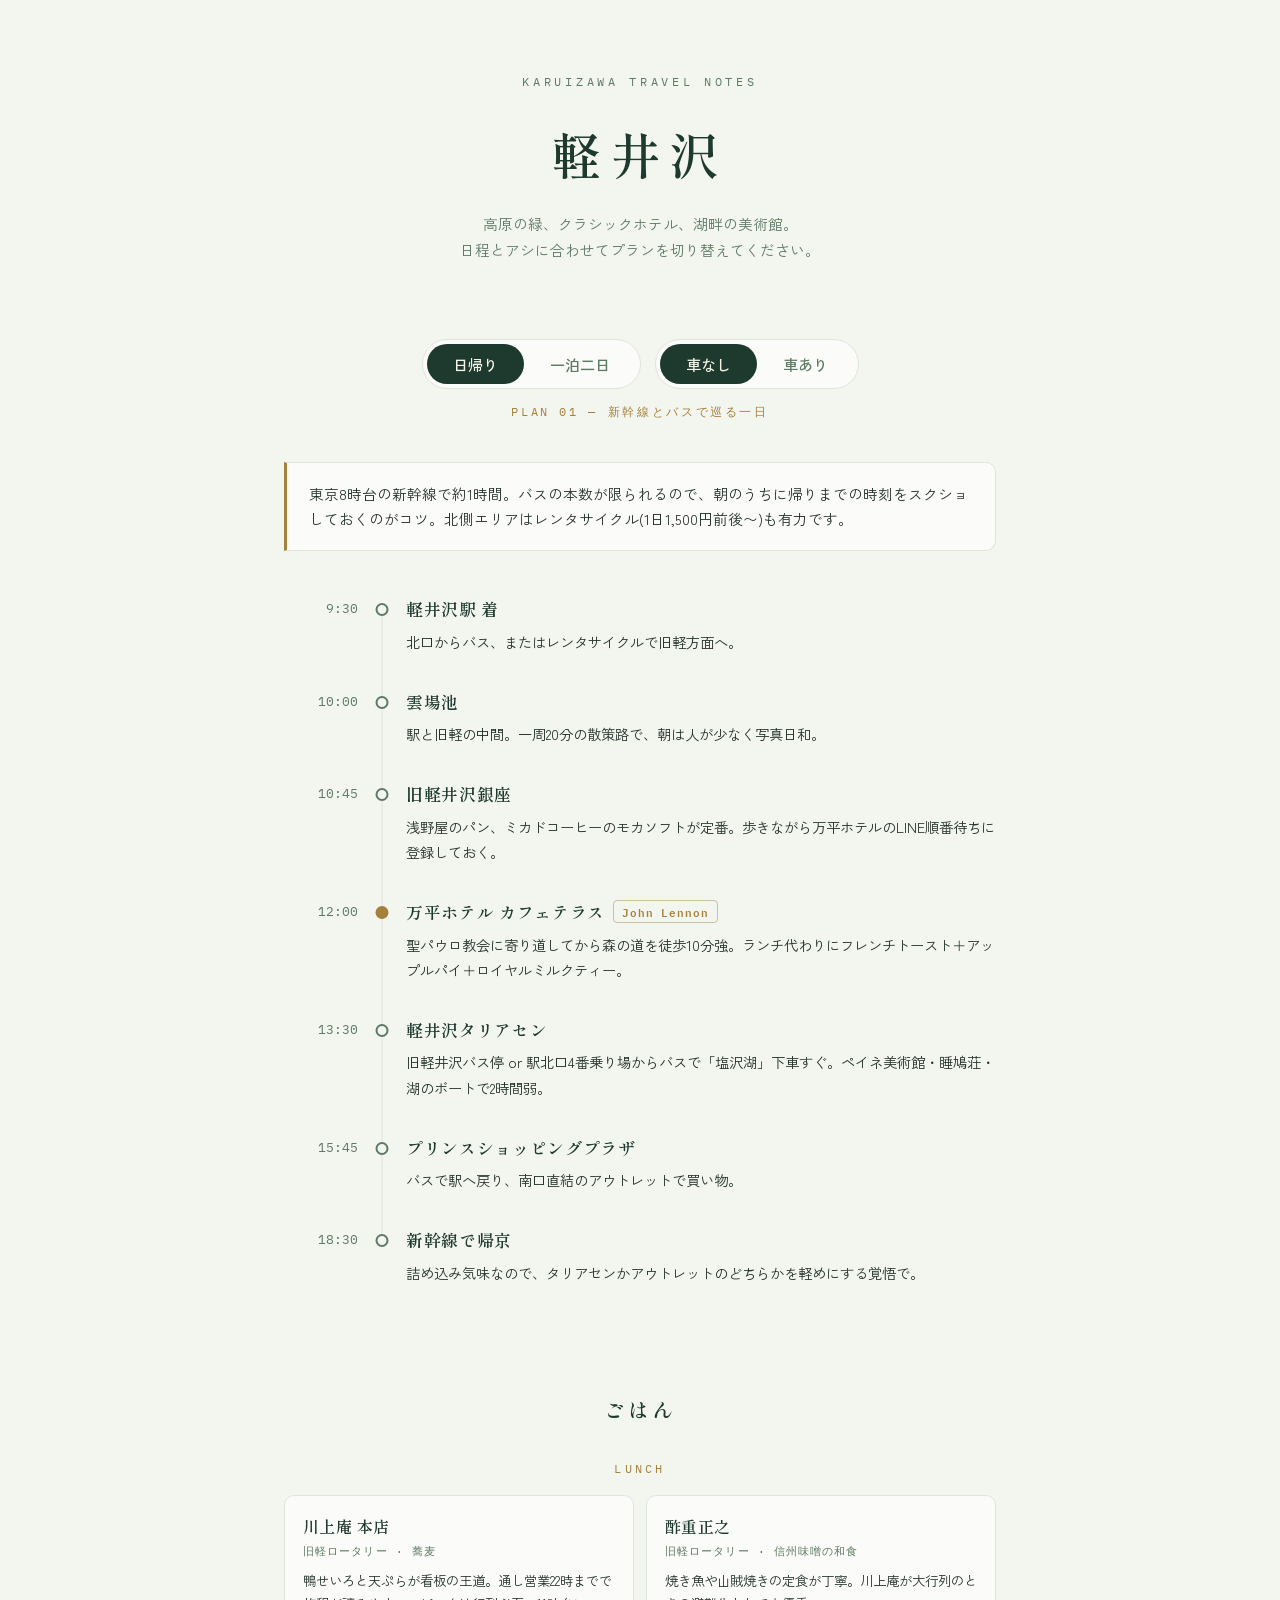
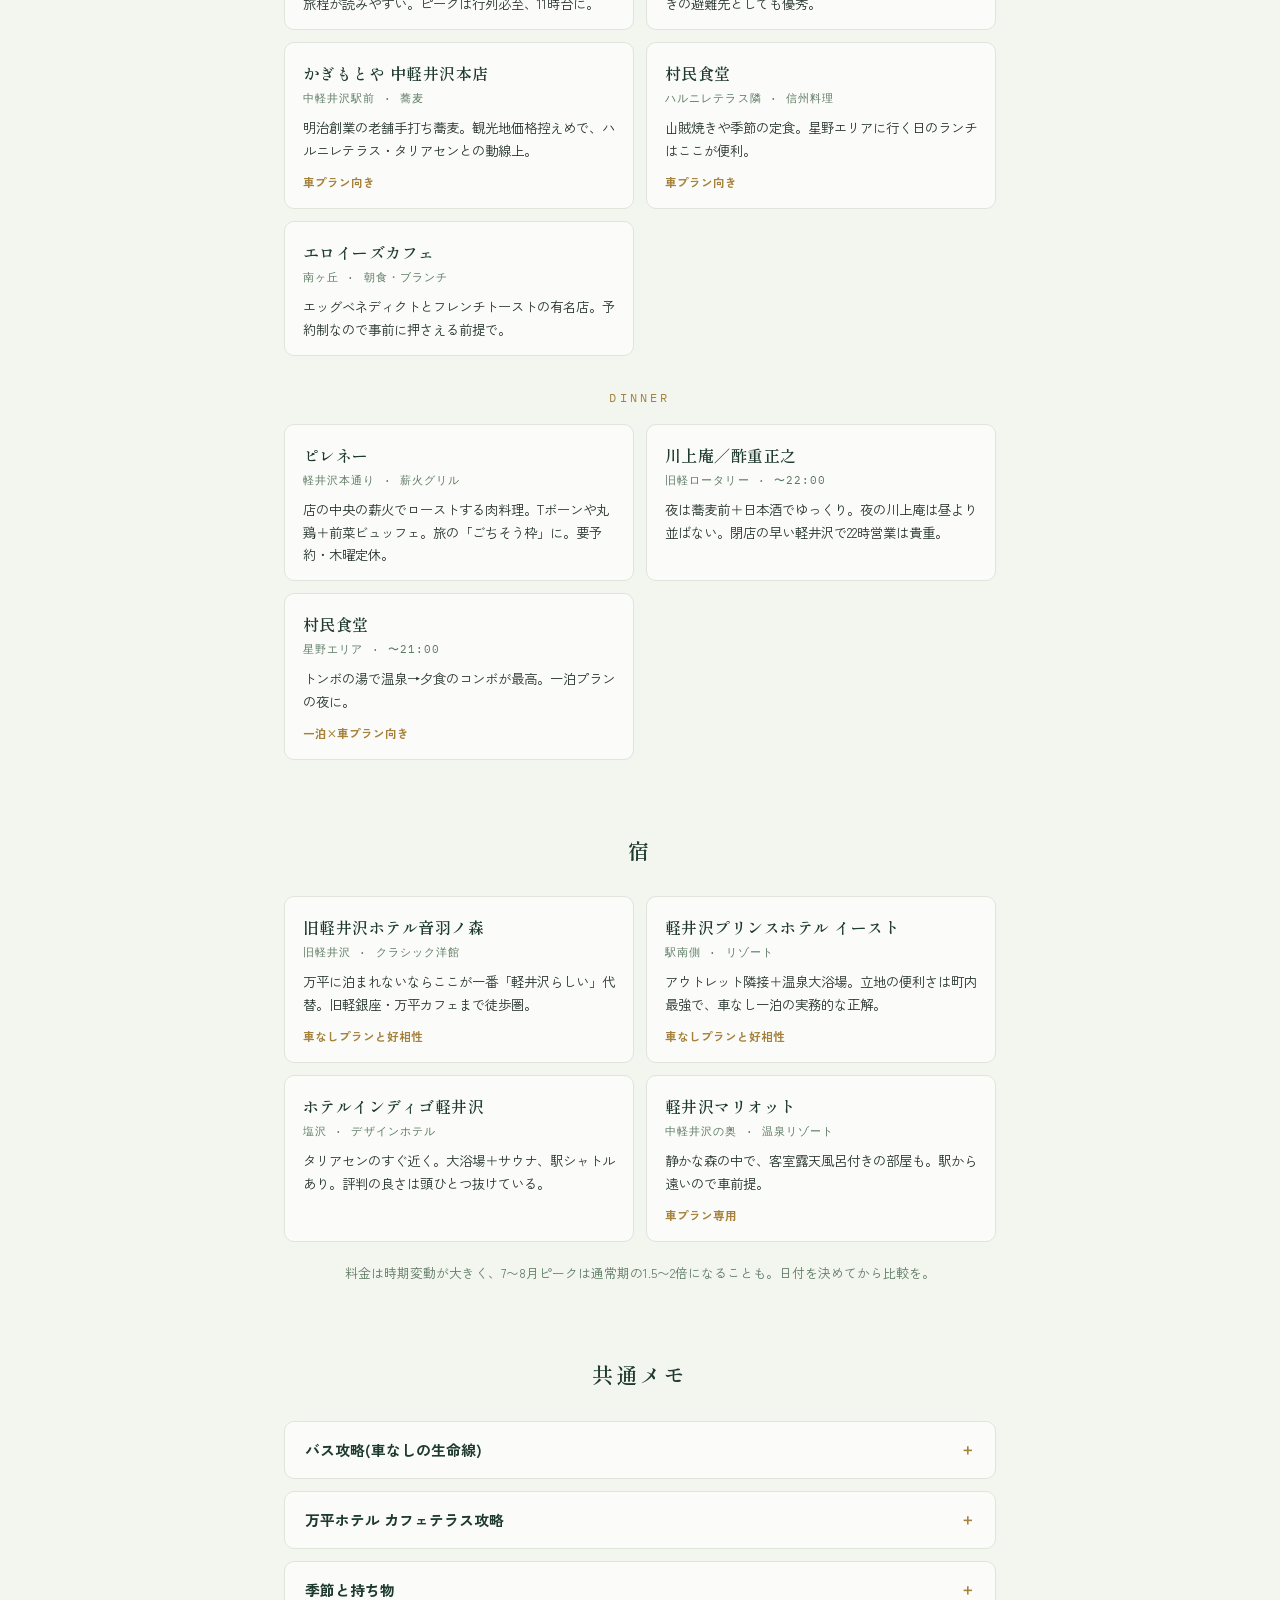
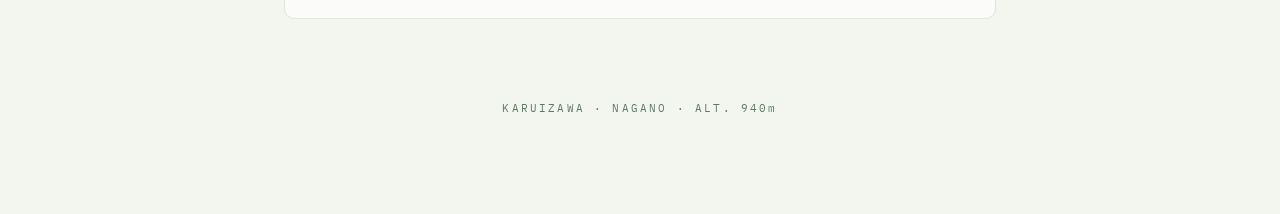
==== karuizawa-plan.html @ b14dbfdc "plan" ====
<!DOCTYPE html>
<html lang="ja">
<head>
<meta charset="UTF-8">
<meta name="viewport" content="width=device-width, initial-scale=1.0">
<meta name="robots" content="noindex, nofollow">
<title>軽井沢 観光プラン</title>
<link rel="preconnect" href="https://fonts.googleapis.com">
<link rel="preconnect" href="https://fonts.gstatic.com" crossorigin>
<link href="https://fonts.googleapis.com/css2?family=Shippori+Mincho:wght@500;600;700&family=Zen+Kaku+Gothic+New:wght@400;500;700&family=IBM+Plex+Mono:wght@400;500&display=swap" rel="stylesheet">
<style>
  :root{
    --forest:#1e3a2f;
    --ink:#26332c;
    --moss:#5d7a63;
    --brass:#a5813c;
    --paper:#f3f5ef;
    --card:#fbfcf9;
    --mist:#dfe5db;
    --font-display:"Shippori Mincho", serif;
    --font-body:"Zen Kaku Gothic New", sans-serif;
    --font-mono:"IBM Plex Mono", monospace;
  }
  *{margin:0;padding:0;box-sizing:border-box}
  html{scroll-behavior:smooth}
  body{
    font-family:var(--font-body);
    background:var(--paper);
    color:var(--ink);
    line-height:1.75;
    -webkit-font-smoothing:antialiased;
  }
  .wrap{max-width:760px;margin:0 auto;padding:0 24px 96px}

  /* ---------- header ---------- */
  header{padding:72px 0 40px;text-align:center}
  .eyebrow{
    font-family:var(--font-mono);
    font-size:.72rem;
    letter-spacing:.32em;
    color:var(--moss);
    text-transform:uppercase;
  }
  h1{
    font-family:var(--font-display);
    font-weight:600;
    font-size:clamp(2.2rem,6vw,3.1rem);
    letter-spacing:.18em;
    color:var(--forest);
    margin:.35em 0 .3em;
  }
  .lede{font-size:.92rem;color:var(--moss);max-width:34em;margin:0 auto}

  /* ---------- 2-axis selector ---------- */
  .selector{
    display:flex;
    flex-wrap:wrap;
    gap:14px;
    justify-content:center;
    margin:36px 0 12px;
  }
  .axis{
    display:flex;
    background:var(--card);
    border:1px solid var(--mist);
    border-radius:999px;
    padding:4px;
    position:relative;
  }
  .axis button{
    appearance:none;
    border:0;
    background:transparent;
    font-family:var(--font-body);
    font-size:.95rem;
    font-weight:500;
    color:var(--moss);
    padding:9px 26px;
    border-radius:999px;
    cursor:pointer;
    transition:color .25s ease, background-color .25s ease;
  }
  .axis button[aria-pressed="true"]{
    background:var(--forest);
    color:#f5f2e8;
  }
  .axis button:focus-visible{
    outline:2px solid var(--brass);
    outline-offset:2px;
  }
  .plan-name{
    text-align:center;
    font-family:var(--font-mono);
    font-size:.75rem;
    letter-spacing:.22em;
    color:var(--brass);
    margin-bottom:40px;
    min-height:1.4em;
  }

  /* ---------- plan panels ---------- */
  .panel{display:none;animation:rise .45s ease both}
  .panel.active{display:block}
  @keyframes rise{
    from{opacity:0;transform:translateY(10px)}
    to{opacity:1;transform:translateY(0)}
  }
  @media (prefers-reduced-motion: reduce){
    .panel{animation:none}
    html{scroll-behavior:auto}
  }

  .plan-intro{
    background:var(--card);
    border:1px solid var(--mist);
    border-left:3px solid var(--brass);
    border-radius:0 10px 10px 0;
    padding:18px 22px;
    font-size:.92rem;
    margin-bottom:44px;
  }

  .day-label{
    font-family:var(--font-display);
    font-size:1.15rem;
    font-weight:600;
    letter-spacing:.14em;
    color:var(--forest);
    margin:48px 0 24px;
    display:flex;
    align-items:center;
    gap:14px;
  }
  .day-label::after{content:"";flex:1;height:1px;background:var(--mist)}
  .day-label:first-of-type{margin-top:0}

  /* timeline */
  .timeline{list-style:none;position:relative;padding-left:0}
  .stop{
    display:grid;
    grid-template-columns:74px 20px 1fr;
    gap:0 14px;
    position:relative;
  }
  .stop .time{
    font-family:var(--font-mono);
    font-size:.8rem;
    color:var(--moss);
    text-align:right;
    padding-top:3px;
    white-space:nowrap;
  }
  .stop .node{position:relative}
  .stop .node::before{ /* line */
    content:"";
    position:absolute;
    left:50%;top:12px;bottom:-12px;
    width:1px;
    background:var(--mist);
    transform:translateX(-50%);
  }
  .stop:last-child .node::before{display:none}
  .stop .node::after{ /* dot */
    content:"";
    position:absolute;
    left:50%;top:8px;
    width:9px;height:9px;
    border-radius:50%;
    background:var(--paper);
    border:2px solid var(--moss);
    transform:translateX(-50%);
  }
  .stop.highlight .node::after{background:var(--brass);border-color:var(--brass)}
  .stop .body{padding-bottom:34px}
  .stop h3{
    font-family:var(--font-display);
    font-size:1.05rem;
    font-weight:600;
    color:var(--forest);
    letter-spacing:.04em;
  }
  .stop p{font-size:.9rem;margin-top:4px}
  .tag{
    display:inline-block;
    font-family:var(--font-mono);
    font-size:.68rem;
    letter-spacing:.08em;
    color:var(--brass);
    border:1px solid color-mix(in srgb, var(--brass) 45%, transparent);
    border-radius:4px;
    padding:1px 8px;
    margin-left:8px;
    vertical-align:2px;
    white-space:nowrap;
  }

  /* ---------- common notes ---------- */
  .notes{margin-top:72px}
  .notes-title{
    font-family:var(--font-display);
    font-size:1.3rem;
    font-weight:600;
    letter-spacing:.14em;
    color:var(--forest);
    text-align:center;
    margin-bottom:28px;
  }
  details{
    background:var(--card);
    border:1px solid var(--mist);
    border-radius:10px;
    margin-bottom:12px;
    overflow:hidden;
  }
  summary{
    cursor:pointer;
    padding:15px 20px;
    font-weight:700;
    font-size:.93rem;
    color:var(--forest);
    list-style:none;
    display:flex;
    justify-content:space-between;
    align-items:center;
  }
  summary::-webkit-details-marker{display:none}
  summary::after{
    content:"＋";
    font-family:var(--font-mono);
    color:var(--brass);
    transition:transform .25s ease;
  }
  details[open] summary::after{transform:rotate(45deg)}
  details .inner{padding:0 20px 18px;font-size:.88rem}
  details .inner p+p{margin-top:.7em}
  strong{color:var(--forest)}

  /* ---------- food & stay cards ---------- */
  .section-block{margin-top:72px}
  .sub-label{
    font-family:var(--font-mono);
    font-size:.72rem;
    letter-spacing:.28em;
    color:var(--brass);
    text-align:center;
    margin:32px 0 16px;
  }
  .grid{
    display:grid;
    grid-template-columns:repeat(auto-fill,minmax(230px,1fr));
    gap:12px;
  }
  .card{
    background:var(--card);
    border:1px solid var(--mist);
    border-radius:10px;
    padding:16px 18px 14px;
  }
  .card h3{
    font-family:var(--font-display);
    font-size:1rem;
    font-weight:600;
    color:var(--forest);
    letter-spacing:.03em;
  }
  .card .meta{
    font-family:var(--font-mono);
    font-size:.68rem;
    letter-spacing:.1em;
    color:var(--moss);
    display:block;
    margin:2px 0 8px;
  }
  .card p{font-size:.84rem;line-height:1.7}
  .card .fit{
    display:inline-block;
    margin-top:10px;
    font-size:.72rem;
    font-weight:700;
    color:var(--brass);
  }
  .price-note{
    text-align:center;
    font-size:.8rem;
    color:var(--moss);
    margin-top:20px;
  }

  footer{
    margin-top:80px;
    text-align:center;
    font-family:var(--font-mono);
    font-size:.68rem;
    letter-spacing:.2em;
    color:var(--moss);
  }

  @media (max-width:520px){
    .stop{grid-template-columns:58px 16px 1fr;gap:0 10px}
    .stop .time{font-size:.72rem}
    .axis button{padding:8px 18px;font-size:.88rem}
  }
</style>
</head>
<body>
<div class="wrap">

  <header>
    <p class="eyebrow">Karuizawa Travel Notes</p>
    <h1>軽井沢</h1>
    <p class="lede">高原の緑、クラシックホテル、湖畔の美術館。<br>日程とアシに合わせてプランを切り替えてください。</p>
  </header>

  <div class="selector" role="group" aria-label="プラン選択">
    <div class="axis" id="axis-duration">
      <button type="button" data-value="day" aria-pressed="true">日帰り</button>
      <button type="button" data-value="stay" aria-pressed="false">一泊二日</button>
    </div>
    <div class="axis" id="axis-transport">
      <button type="button" data-value="nocar" aria-pressed="true">車なし</button>
      <button type="button" data-value="car" aria-pressed="false">車あり</button>
    </div>
  </div>
  <p class="plan-name" id="plan-name" aria-live="polite">PLAN 01 — 新幹線とバスで巡る一日</p>

  <!-- ============ ① 日帰り × 車なし ============ -->
  <section class="panel active" id="panel-day-nocar">
    <p class="plan-intro">東京8時台の新幹線で約1時間。バスの本数が限られるので、朝のうちに帰りまでの時刻をスクショしておくのがコツ。北側エリアはレンタサイクル(1日1,500円前後〜)も有力です。</p>
    <ol class="timeline">
      <li class="stop"><span class="time">9:30</span><span class="node"></span>
        <div class="body"><h3>軽井沢駅 着</h3><p>北口からバス、またはレンタサイクルで旧軽方面へ。</p></div></li>
      <li class="stop"><span class="time">10:00</span><span class="node"></span>
        <div class="body"><h3>雲場池</h3><p>駅と旧軽の中間。一周20分の散策路で、朝は人が少なく写真日和。</p></div></li>
      <li class="stop"><span class="time">10:45</span><span class="node"></span>
        <div class="body"><h3>旧軽井沢銀座</h3><p>浅野屋のパン、ミカドコーヒーのモカソフトが定番。歩きながら万平ホテルのLINE順番待ちに登録しておく。</p></div></li>
      <li class="stop highlight"><span class="time">12:00</span><span class="node"></span>
        <div class="body"><h3>万平ホテル カフェテラス<span class="tag">John Lennon</span></h3><p>聖パウロ教会に寄り道してから森の道を徒歩10分強。ランチ代わりにフレンチトースト＋アップルパイ＋ロイヤルミルクティー。</p></div></li>
      <li class="stop"><span class="time">13:30</span><span class="node"></span>
        <div class="body"><h3>軽井沢タリアセン</h3><p>旧軽井沢バス停 or 駅北口4番乗り場からバスで「塩沢湖」下車すぐ。ペイネ美術館・睡鳩荘・湖のボートで2時間弱。</p></div></li>
      <li class="stop"><span class="time">15:45</span><span class="node"></span>
        <div class="body"><h3>プリンスショッピングプラザ</h3><p>バスで駅へ戻り、南口直結のアウトレットで買い物。</p></div></li>
      <li class="stop"><span class="time">18:30</span><span class="node"></span>
        <div class="body"><h3>新幹線で帰京</h3><p>詰め込み気味なので、タリアセンかアウトレットのどちらかを軽めにする覚悟で。</p></div></li>
    </ol>
  </section>

  <!-- ============ ② 日帰り × 車あり ============ -->
  <section class="panel" id="panel-day-car">
    <p class="plan-intro">都内から関越→上信越道で休憩込み2〜3時間。碓氷軽井沢ICに近い南側(タリアセン)から北上するのが渋滞回避の定石。混雑日の帰りは佐久IC経由で逃げる手も。</p>
    <ol class="timeline">
      <li class="stop"><span class="time">9:30</span><span class="node"></span>
        <div class="body"><h3>軽井沢タリアセン</h3><p>開園直後に到着(ICから車で約15分・駐車場500円)。塩沢湖畔を2時間ほど。</p></div></li>
      <li class="stop"><span class="time">12:00</span><span class="node"></span>
        <div class="body"><h3>ハルニレテラス</h3><p>車で15分。川沿いのウッドデッキでランチ。村民食堂や沢村ベーカリーが人気。</p></div></li>
      <li class="stop highlight"><span class="time">14:00</span><span class="node"></span>
        <div class="body"><h3>万平ホテル カフェテラス<span class="tag">John Lennon</span></h3><p>駐車場あり。ピーク時間帯なので、移動中にLINEの順番待ち登録を。</p></div></li>
      <li class="stop"><span class="time">15:00</span><span class="node"></span>
        <div class="body"><h3>旧軽井沢銀座</h3><p>旧軽ロータリー周辺の有料駐車場に停めて散策。</p></div></li>
      <li class="stop"><span class="time">16:30</span><span class="node"></span>
        <div class="body"><h3>プリンスショッピングプラザ</h3><p>夕方は駐車場も入りやすい。</p></div></li>
      <li class="stop"><span class="time">18:00</span><span class="node"></span>
        <div class="body"><h3>出発</h3><p>三連休などは碓氷軽井沢IC周辺が夕方渋滞。早め離脱が吉。</p></div></li>
    </ol>
  </section>

  <!-- ============ ③ 一泊 × 車なし ============ -->
  <section class="panel" id="panel-stay-nocar">
    <p class="plan-intro">せっかくなら万平ホテル泊が最高の選択。ジョン・レノンが家族と滞在したのはアルプス館128号室で、ロビー奥には彼が弾いたピアノが残る資料館も。予算を抑えるなら旧軽エリアや駅前の宿でも動線は同じです。</p>
    <h2 class="day-label">一日目 ─ 北側エリア</h2>
    <ol class="timeline">
      <li class="stop"><span class="time">11:30</span><span class="node"></span>
        <div class="body"><h3>軽井沢駅 着 → 荷物を宿へ</h3><p>万平ホテルなら「旧軽井沢」バス停から徒歩11分。</p></div></li>
      <li class="stop"><span class="time">12:30</span><span class="node"></span>
        <div class="body"><h3>雲場池 → 旧軽井沢銀座</h3><p>食べ歩きしつつ聖パウロカトリック教会へ寄り道。</p></div></li>
      <li class="stop highlight"><span class="time">15:30</span><span class="node"></span>
        <div class="body"><h3>チェックイン → カフェテラス<span class="tag">John Lennon</span></h3><p>夕方の空いてきた時間にゆっくりアップルパイとロイヤルミルクティー。</p></div></li>
      <li class="stop"><span class="time">18:30</span><span class="node"></span>
        <div class="body"><h3>ディナー</h3><p>万平のメインダイニングでフレンチ、または旧軽の川上庵(蕎麦)など。重厚なホテルバーで一杯締めるのも◎。</p></div></li>
    </ol>
    <h2 class="day-label">二日目 ─ 南側＋買い物</h2>
    <ol class="timeline">
      <li class="stop"><span class="time">9:00</span><span class="node"></span>
        <div class="body"><h3>軽井沢タリアセン</h3><p>朝食後、バスで開園に合わせて。午前の湖畔は静かで気持ちいい。</p></div></li>
      <li class="stop"><span class="time">13:00</span><span class="node"></span>
        <div class="body"><h3>プリンスショッピングプラザ</h3><p>荷物が増えるので買い物は最終日の最後が鉄則。</p></div></li>
      <li class="stop"><span class="time">17:00</span><span class="node"></span>
        <div class="body"><h3>新幹線で帰京</h3><p>お土産は駅構内でも補完できる。</p></div></li>
    </ol>
  </section>

  <!-- ============ ④ 一泊 × 車あり ============ -->
  <section class="panel" id="panel-stay-car">
    <p class="plan-intro">車があると行動半径が北へ大きく広がる二日間。宿は中軽井沢の温泉付き(トンボの湯周辺)や御代田・追分方面のリーズナブルな選択肢も視野に。</p>
    <h2 class="day-label">一日目 ─ 南から北へ</h2>
    <ol class="timeline">
      <li class="stop"><span class="time">9:30</span><span class="node"></span>
        <div class="body"><h3>軽井沢タリアセン</h3><p>碓氷軽井沢ICから約15分。午前中に湖畔と美術館を。</p></div></li>
      <li class="stop"><span class="time">12:00</span><span class="node"></span>
        <div class="body"><h3>ハルニレテラス</h3><p>星野エリアでランチ。川沿いのデッキ席が気持ちいい。</p></div></li>
      <li class="stop"><span class="time">14:00</span><span class="node"></span>
        <div class="body"><h3>白糸の滝</h3><p>車で15分北上。幅70mの水のカーテン。地下水由来なので雨後でも濁らない。余力があれば旧碓氷峠の見晴台で夕景も。</p></div></li>
      <li class="stop"><span class="time">17:00</span><span class="node"></span>
        <div class="body"><h3>宿へ</h3><p>中軽井沢の温泉宿ならトンボの湯で汗を流してから夕食。</p></div></li>
    </ol>
    <h2 class="day-label">二日目 ─ 定番を仕上げる</h2>
    <ol class="timeline">
      <li class="stop"><span class="time">8:30</span><span class="node"></span>
        <div class="body"><h3>雲場池</h3><p>朝の光がいちばんきれいな時間。近くのコインパーキングへ。</p></div></li>
      <li class="stop highlight"><span class="time">10:00</span><span class="node"></span>
        <div class="body"><h3>旧軽銀座 → 万平カフェテラス<span class="tag">John Lennon</span></h3><p>カフェは午前中に入るのがベスト。</p></div></li>
      <li class="stop"><span class="time">13:00</span><span class="node"></span>
        <div class="body"><h3>プリンスショッピングプラザ</h3><p>買い物はここでまとめて。</p></div></li>
      <li class="stop"><span class="time">15:30</span><span class="node"></span>
        <div class="body"><h3>出発</h3><p>渋滞が本格化する前(15〜16時)に高速へ。</p></div></li>
    </ol>
  </section>

  <!-- ============ food ============ -->
  <section class="section-block">
    <h2 class="notes-title">ごはん</h2>

    <p class="sub-label">LUNCH</p>
    <div class="grid">
      <div class="card">
        <h3>川上庵 本店</h3>
        <span class="meta">旧軽ロータリー · 蕎麦</span>
        <p>鴨せいろと天ぷらが看板の王道。通し営業22時までで旅程が読みやすい。ピークは行列必至、11時台に。</p>
      </div>
      <div class="card">
        <h3>酢重正之</h3>
        <span class="meta">旧軽ロータリー · 信州味噌の和食</span>
        <p>焼き魚や山賊焼きの定食が丁寧。川上庵が大行列のときの避難先としても優秀。</p>
      </div>
      <div class="card">
        <h3>かぎもとや 中軽井沢本店</h3>
        <span class="meta">中軽井沢駅前 · 蕎麦</span>
        <p>明治創業の老舗手打ち蕎麦。観光地価格控えめで、ハルニレテラス・タリアセンとの動線上。</p>
        <span class="fit">車プラン向き</span>
      </div>
      <div class="card">
        <h3>村民食堂</h3>
        <span class="meta">ハルニレテラス隣 · 信州料理</span>
        <p>山賊焼きや季節の定食。星野エリアに行く日のランチはここが便利。</p>
        <span class="fit">車プラン向き</span>
      </div>
      <div class="card">
        <h3>エロイーズカフェ</h3>
        <span class="meta">南ヶ丘 · 朝食・ブランチ</span>
        <p>エッグベネディクトとフレンチトーストの有名店。予約制なので事前に押さえる前提で。</p>
      </div>
    </div>

    <p class="sub-label">DINNER</p>
    <div class="grid">
      <div class="card">
        <h3>ピレネー</h3>
        <span class="meta">軽井沢本通り · 薪火グリル</span>
        <p>店の中央の薪火でローストする肉料理。Tボーンや丸鶏＋前菜ビュッフェ。旅の「ごちそう枠」に。要予約・木曜定休。</p>
      </div>
      <div class="card">
        <h3>川上庵／酢重正之</h3>
        <span class="meta">旧軽ロータリー · 〜22:00</span>
        <p>夜は蕎麦前＋日本酒でゆっくり。夜の川上庵は昼より並ばない。閉店の早い軽井沢で22時営業は貴重。</p>
      </div>
      <div class="card">
        <h3>村民食堂</h3>
        <span class="meta">星野エリア · 〜21:00</span>
        <p>トンボの湯で温泉→夕食のコンボが最高。一泊プランの夜に。</p>
        <span class="fit">一泊×車プラン向き</span>
      </div>
    </div>
  </section>

  <!-- ============ stay ============ -->
  <section class="section-block">
    <h2 class="notes-title">宿</h2>
    <div class="grid">
      <div class="card">
        <h3>旧軽井沢ホテル音羽ノ森</h3>
        <span class="meta">旧軽井沢 · クラシック洋館</span>
        <p>万平に泊まれないならここが一番「軽井沢らしい」代替。旧軽銀座・万平カフェまで徒歩圏。</p>
        <span class="fit">車なしプランと好相性</span>
      </div>
      <div class="card">
        <h3>軽井沢プリンスホテル イースト</h3>
        <span class="meta">駅南側 · リゾート</span>
        <p>アウトレット隣接＋温泉大浴場。立地の便利さは町内最強で、車なし一泊の実務的な正解。</p>
        <span class="fit">車なしプランと好相性</span>
      </div>
      <div class="card">
        <h3>ホテルインディゴ軽井沢</h3>
        <span class="meta">塩沢 · デザインホテル</span>
        <p>タリアセンのすぐ近く。大浴場＋サウナ、駅シャトルあり。評判の良さは頭ひとつ抜けている。</p>
      </div>
      <div class="card">
        <h3>軽井沢マリオット</h3>
        <span class="meta">中軽井沢の奥 · 温泉リゾート</span>
        <p>静かな森の中で、客室露天風呂付きの部屋も。駅から遠いので車前提。</p>
        <span class="fit">車プラン専用</span>
      </div>
    </div>
    <p class="price-note">料金は時期変動が大きく、7〜8月ピークは通常期の1.5〜2倍になることも。日付を決めてから比較を。</p>
  </section>

  <!-- ============ common notes ============ -->
  <section class="notes">
    <h2 class="notes-title">共通メモ</h2>
    <details>
      <summary>バス攻略(車なしの生命線)</summary>
      <div class="inner">
        <p><strong>旧軽井沢方面:</strong>駅北口からバス約4分「旧軽井沢」下車。町内循環バスは必ず<strong>内回り</strong>に乗ること(外回りだと約1時間かかる)。徒歩でも駅から25〜30分。</p>
        <p><strong>タリアセン方面:</strong>西武観光バスが北口4番乗り場から発車、「塩沢湖」下車徒歩1分・所要10〜15分。夏季は直行の「急行塩沢湖線」あり。循環バスなら大人100円だが約30分。<strong>本数が少ないので時刻表を必ず事前確認。</strong></p>
      </div>
    </details>
    <details>
      <summary>万平ホテル カフェテラス攻略</summary>
      <div class="inner">
        <p>営業9:30〜18:00、<strong>席の予約は不可</strong>。13〜17時のピークは入店待ちになりがち。LINE友達登録でホテル3km圏内から順番待ち登録ができるので、旧軽銀座を歩きながら登録しておくのが賢い。</p>
        <p>ジョン・レノンは1976〜79年に毎夏滞在。彼がレシピを教えたロイヤルミルクティーと、信州産紅玉のアップルパイが定番。</p>
      </div>
    </details>
    <details>
      <summary>季節と持ち物</summary>
      <div class="inner">
        <p>7月中旬〜はハイシーズン。週末の旧軽銀座とアウトレットはかなり混むので、日程が選べるなら平日が快適。</p>
        <p>標高約1,000mで夏でも朝晩は20℃を切ることがある。<strong>羽織りものを一枚。</strong>カメラ派なら雲場池の朝、万平ホテルの内装(赤絨毯とステンドグラス)、タリアセンの睡鳩荘が鉄板の被写体。</p>
      </div>
    </details>
  </section>

  <footer>KARUIZAWA · NAGANO · ALT. 940m</footer>
</div>

<script>
(function(){
  var state = { duration: "day", transport: "nocar" };
  var names = {
    "day-nocar":  "PLAN 01 — 新幹線とバスで巡る一日",
    "day-car":    "PLAN 02 — 南から北へ、ドライブ日帰り",
    "stay-nocar": "PLAN 03 — 万平ホテルに泊まる二日間",
    "stay-car":   "PLAN 04 — 白糸の滝まで足を伸ばす二日間"
  };

  function render(){
    var key = state.duration + "-" + state.transport;
    document.querySelectorAll(".panel").forEach(function(p){
      p.classList.toggle("active", p.id === "panel-" + key);
    });
    document.getElementById("plan-name").textContent = names[key];
  }

  function bindAxis(id, prop){
    var axis = document.getElementById(id);
    axis.querySelectorAll("button").forEach(function(btn){
      btn.addEventListener("click", function(){
        axis.querySelectorAll("button").forEach(function(b){
          b.setAttribute("aria-pressed", b === btn ? "true" : "false");
        });
        state[prop] = btn.dataset.value;
        render();
      });
    });
  }

  bindAxis("axis-duration", "duration");
  bindAxis("axis-transport", "transport");
})();
</script>
</body>
</html>
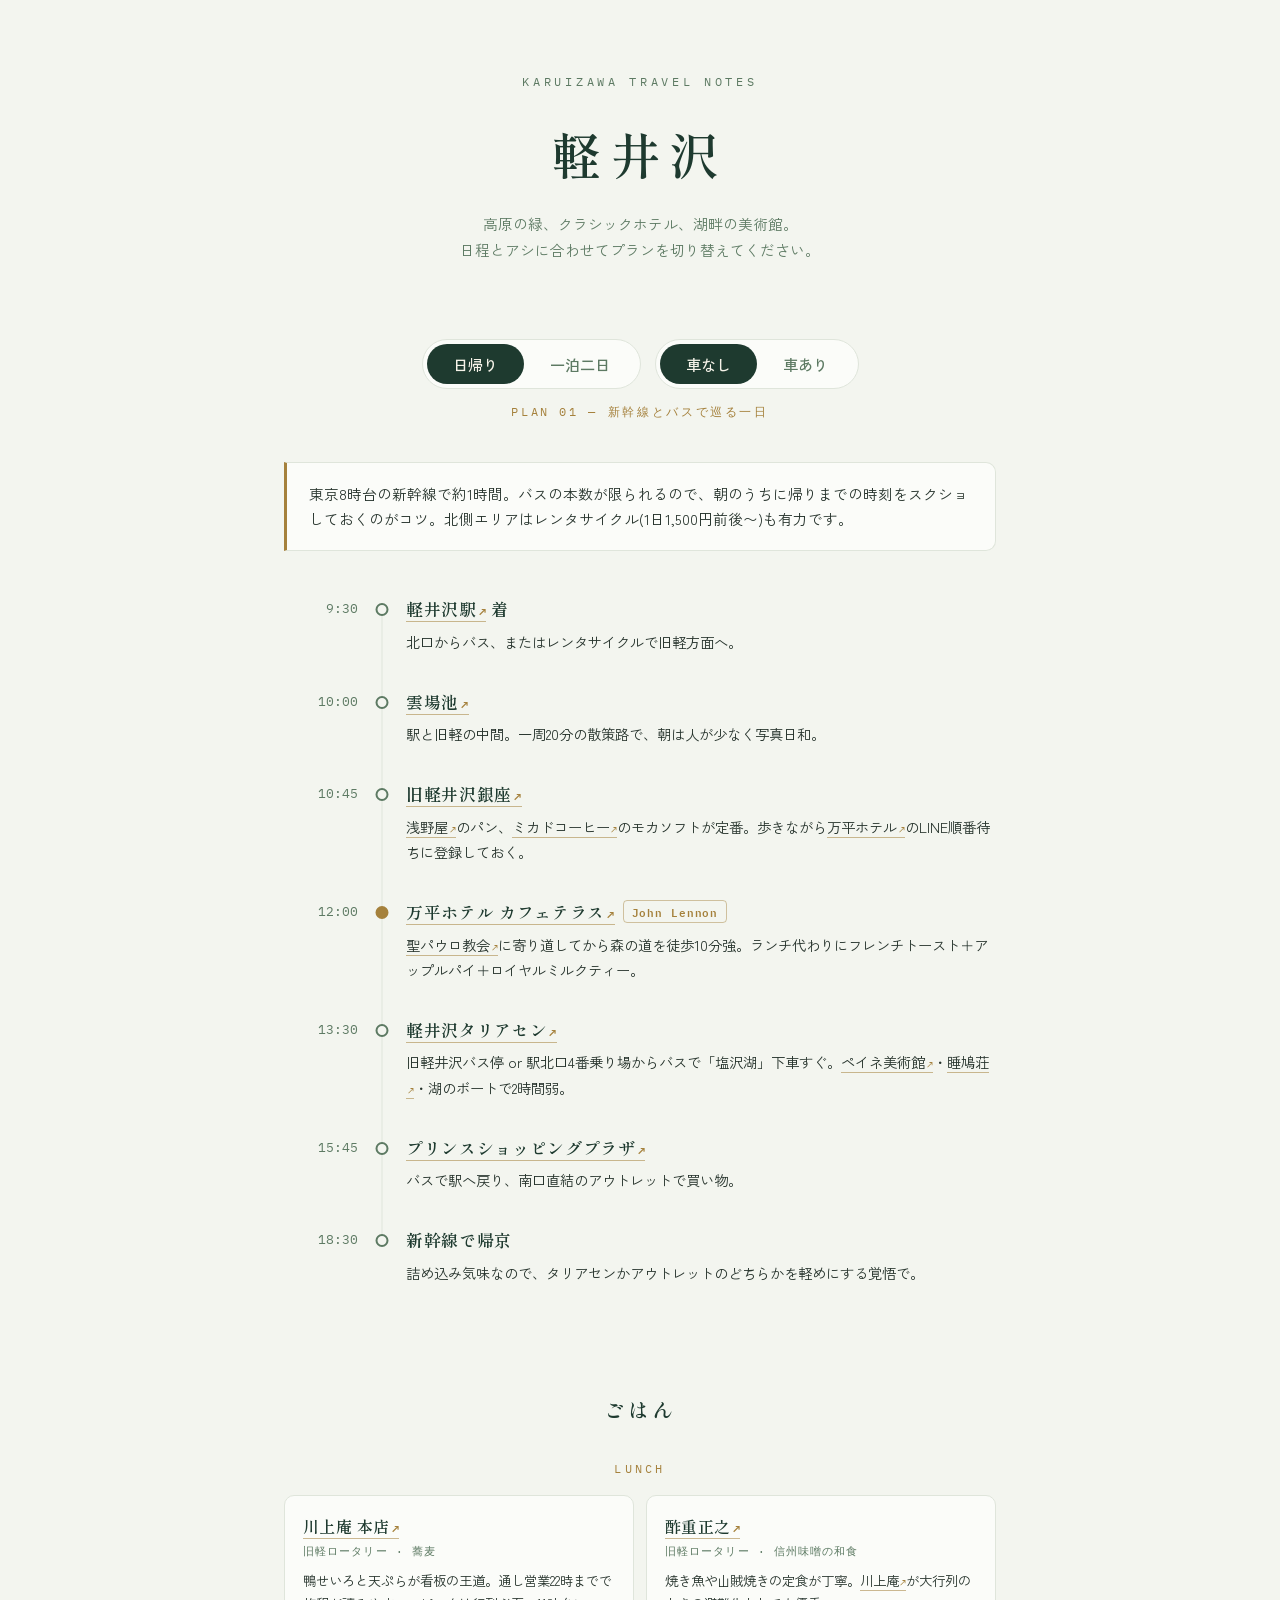
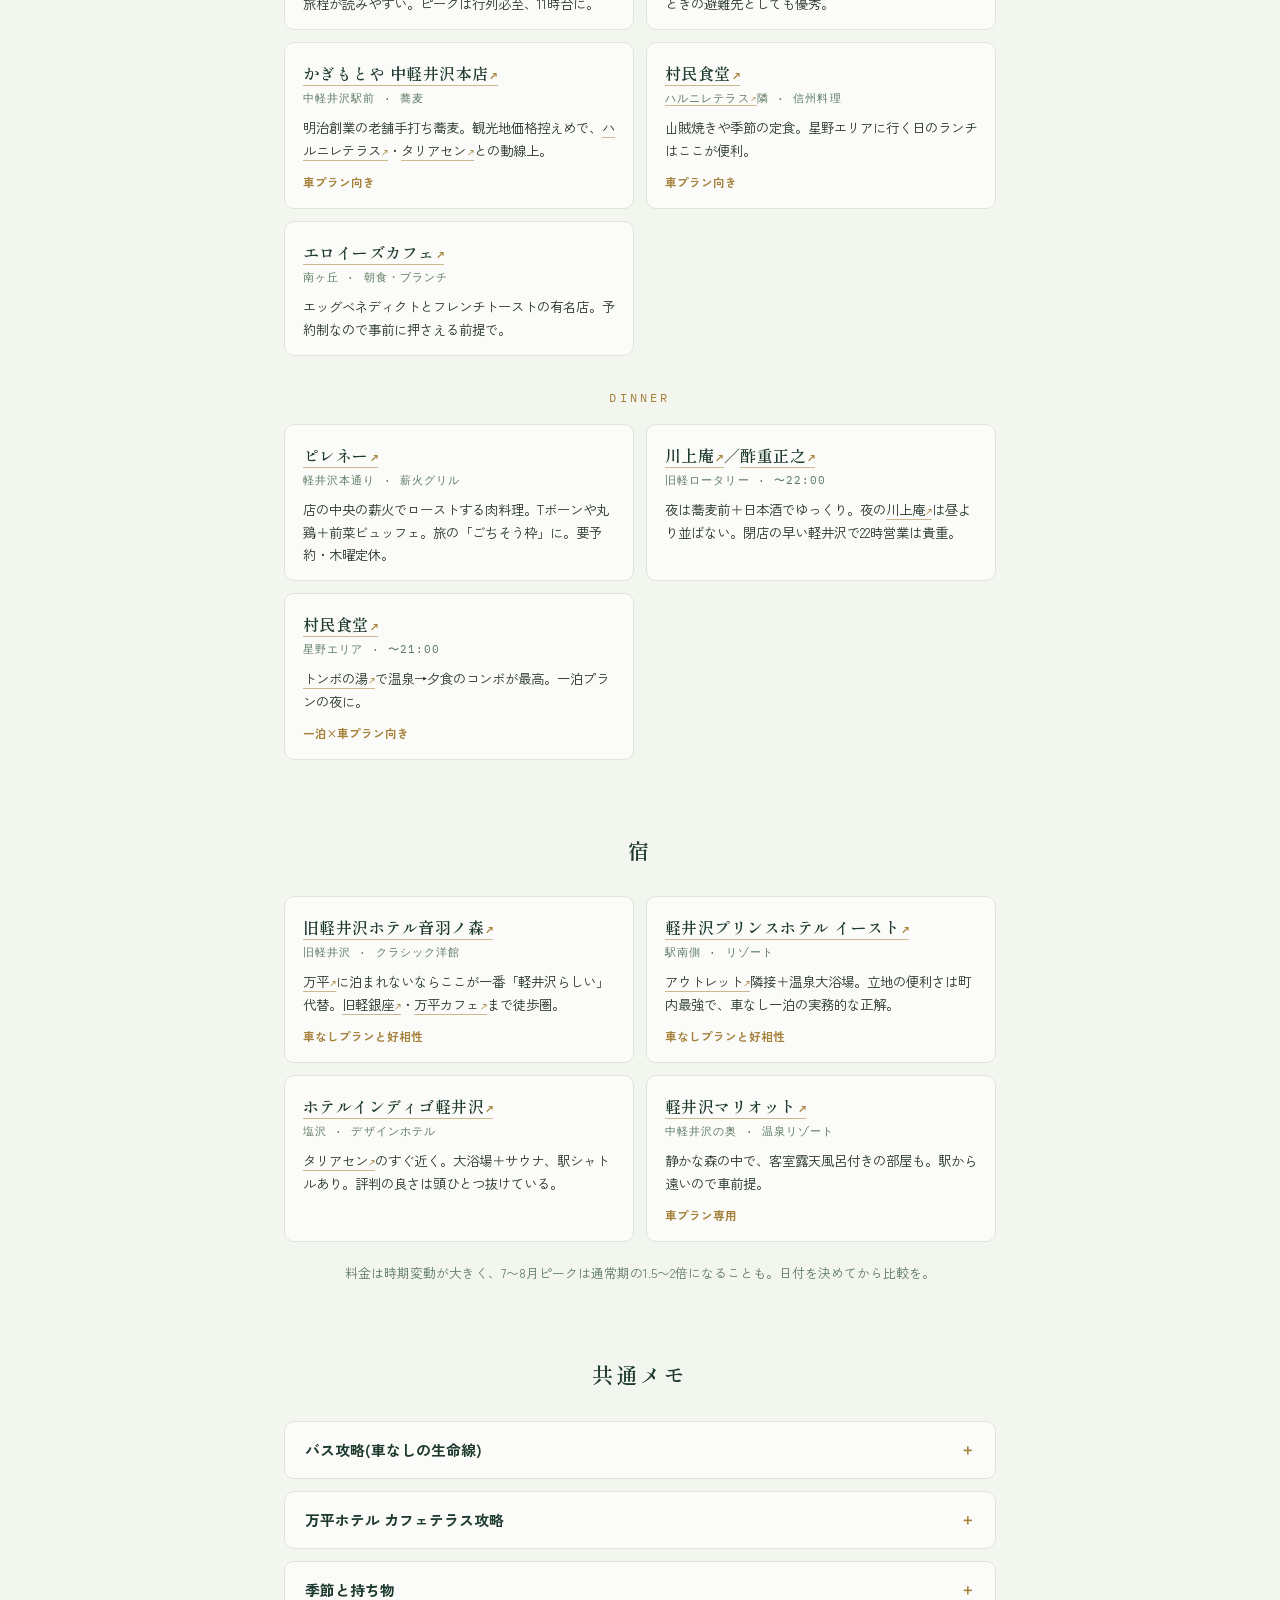
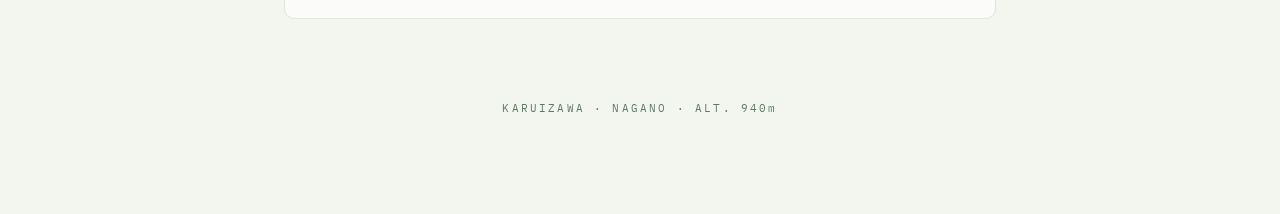
==== commit c5a63124: "new plan" ====
--- a/karuizawa-plan.html
+++ b/karuizawa-plan.html
@@ -151,6 +151,24 @@
     white-space:nowrap;
   }
   .stop .node{position:relative}
+  .maplink{
+    color:inherit;
+    text-decoration:none;
+    border-bottom:1px solid color-mix(in srgb, var(--brass) 55%, transparent);
+    transition:border-color .2s ease, color .2s ease;
+  }
+  .maplink:hover,
+  .maplink:focus-visible{
+    color:var(--brass);
+    border-bottom-color:var(--brass);
+  }
+  .maplink::after{
+    content:"↗";
+    font-family:var(--font-mono);
+    font-size:.72em;
+    margin-left:.15em;
+    color:var(--brass);
+  }
   .stop .node::before{ /* line */
     content:"";
     position:absolute;
@@ -328,17 +346,17 @@
     <p class="plan-intro">東京8時台の新幹線で約1時間。バスの本数が限られるので、朝のうちに帰りまでの時刻をスクショしておくのがコツ。北側エリアはレンタサイクル(1日1,500円前後〜)も有力です。</p>
     <ol class="timeline">
       <li class="stop"><span class="time">9:30</span><span class="node"></span>
-        <div class="body"><h3>軽井沢駅 着</h3><p>北口からバス、またはレンタサイクルで旧軽方面へ。</p></div></li>
+        <div class="body"><h3><a class="maplink" href="https://www.google.com/maps/search/?api=1&amp;query=%E8%BB%BD%E4%BA%95%E6%B2%A2%E9%A7%85" target="_blank" rel="noopener">軽井沢駅</a> 着</h3><p>北口からバス、またはレンタサイクルで旧軽方面へ。</p></div></li>
       <li class="stop"><span class="time">10:00</span><span class="node"></span>
-        <div class="body"><h3>雲場池</h3><p>駅と旧軽の中間。一周20分の散策路で、朝は人が少なく写真日和。</p></div></li>
+        <div class="body"><h3><a class="maplink" href="https://www.google.com/maps/search/?api=1&amp;query=%E9%9B%B2%E5%A0%B4%E6%B1%A0" target="_blank" rel="noopener">雲場池</a></h3><p>駅と旧軽の中間。一周20分の散策路で、朝は人が少なく写真日和。</p></div></li>
       <li class="stop"><span class="time">10:45</span><span class="node"></span>
-        <div class="body"><h3>旧軽井沢銀座</h3><p>浅野屋のパン、ミカドコーヒーのモカソフトが定番。歩きながら万平ホテルのLINE順番待ちに登録しておく。</p></div></li>
+        <div class="body"><h3><a class="maplink" href="https://www.google.com/maps/search/?api=1&amp;query=%E6%97%A7%E8%BB%BD%E4%BA%95%E6%B2%A2%E9%8A%80%E5%BA%A7" target="_blank" rel="noopener">旧軽井沢銀座</a></h3><p><a class="maplink" href="https://www.google.com/maps/search/?api=1&amp;query=%E6%B5%85%E9%87%8E%E5%B1%8B%20%E8%BB%BD%E4%BA%95%E6%B2%A2" target="_blank" rel="noopener">浅野屋</a>のパン、<a class="maplink" href="https://www.google.com/maps/search/?api=1&amp;query=%E3%83%9F%E3%82%AB%E3%83%89%E3%82%B3%E3%83%BC%E3%83%92%E3%83%BC%20%E8%BB%BD%E4%BA%95%E6%B2%A2" target="_blank" rel="noopener">ミカドコーヒー</a>のモカソフトが定番。歩きながら<a class="maplink" href="https://www.google.com/maps/search/?api=1&amp;query=%E4%B8%87%E5%B9%B3%E3%83%9B%E3%83%86%E3%83%AB%20%E3%82%AB%E3%83%95%E3%82%A7%E3%83%86%E3%83%A9%E3%82%B9" target="_blank" rel="noopener">万平ホテル</a>のLINE順番待ちに登録しておく。</p></div></li>
       <li class="stop highlight"><span class="time">12:00</span><span class="node"></span>
-        <div class="body"><h3>万平ホテル カフェテラス<span class="tag">John Lennon</span></h3><p>聖パウロ教会に寄り道してから森の道を徒歩10分強。ランチ代わりにフレンチトースト＋アップルパイ＋ロイヤルミルクティー。</p></div></li>
+        <div class="body"><h3><a class="maplink" href="https://www.google.com/maps/search/?api=1&amp;query=%E4%B8%87%E5%B9%B3%E3%83%9B%E3%83%86%E3%83%AB%20%E3%82%AB%E3%83%95%E3%82%A7%E3%83%86%E3%83%A9%E3%82%B9" target="_blank" rel="noopener">万平ホテル カフェテラス</a><span class="tag">John Lennon</span></h3><p><a class="maplink" href="https://www.google.com/maps/search/?api=1&amp;query=%E8%81%96%E3%83%91%E3%82%A6%E3%83%AD%E3%82%AB%E3%83%88%E3%83%AA%E3%83%83%E3%82%AF%E6%95%99%E4%BC%9A%20%E8%BB%BD%E4%BA%95%E6%B2%A2" target="_blank" rel="noopener">聖パウロ教会</a>に寄り道してから森の道を徒歩10分強。ランチ代わりにフレンチトースト＋アップルパイ＋ロイヤルミルクティー。</p></div></li>
       <li class="stop"><span class="time">13:30</span><span class="node"></span>
-        <div class="body"><h3>軽井沢タリアセン</h3><p>旧軽井沢バス停 or 駅北口4番乗り場からバスで「塩沢湖」下車すぐ。ペイネ美術館・睡鳩荘・湖のボートで2時間弱。</p></div></li>
+        <div class="body"><h3><a class="maplink" href="https://www.google.com/maps/search/?api=1&amp;query=%E8%BB%BD%E4%BA%95%E6%B2%A2%E3%82%BF%E3%83%AA%E3%82%A2%E3%82%BB%E3%83%B3" target="_blank" rel="noopener">軽井沢タリアセン</a></h3><p>旧軽井沢バス停 or 駅北口4番乗り場からバスで「塩沢湖」下車すぐ。<a class="maplink" href="https://www.google.com/maps/search/?api=1&amp;query=%E3%83%9A%E3%82%A4%E3%83%8D%E7%BE%8E%E8%A1%93%E9%A4%A8%20%E8%BB%BD%E4%BA%95%E6%B2%A2" target="_blank" rel="noopener">ペイネ美術館</a>・<a class="maplink" href="https://www.google.com/maps/search/?api=1&amp;query=%E7%9D%A1%E9%B3%A9%E8%8D%98%20%E8%BB%BD%E4%BA%95%E6%B2%A2%E3%82%BF%E3%83%AA%E3%82%A2%E3%82%BB%E3%83%B3" target="_blank" rel="noopener">睡鳩荘</a>・湖のボートで2時間弱。</p></div></li>
       <li class="stop"><span class="time">15:45</span><span class="node"></span>
-        <div class="body"><h3>プリンスショッピングプラザ</h3><p>バスで駅へ戻り、南口直結のアウトレットで買い物。</p></div></li>
+        <div class="body"><h3><a class="maplink" href="https://www.google.com/maps/search/?api=1&amp;query=%E8%BB%BD%E4%BA%95%E6%B2%A2%E3%83%BB%E3%83%97%E3%83%AA%E3%83%B3%E3%82%B9%E3%82%B7%E3%83%A7%E3%83%83%E3%83%94%E3%83%B3%E3%82%B0%E3%83%97%E3%83%A9%E3%82%B6" target="_blank" rel="noopener">プリンスショッピングプラザ</a></h3><p>バスで駅へ戻り、南口直結のアウトレットで買い物。</p></div></li>
       <li class="stop"><span class="time">18:30</span><span class="node"></span>
         <div class="body"><h3>新幹線で帰京</h3><p>詰め込み気味なので、タリアセンかアウトレットのどちらかを軽めにする覚悟で。</p></div></li>
     </ol>
@@ -349,15 +367,15 @@
     <p class="plan-intro">都内から関越→上信越道で休憩込み2〜3時間。碓氷軽井沢ICに近い南側(タリアセン)から北上するのが渋滞回避の定石。混雑日の帰りは佐久IC経由で逃げる手も。</p>
     <ol class="timeline">
       <li class="stop"><span class="time">9:30</span><span class="node"></span>
-        <div class="body"><h3>軽井沢タリアセン</h3><p>開園直後に到着(ICから車で約15分・駐車場500円)。塩沢湖畔を2時間ほど。</p></div></li>
+        <div class="body"><h3><a class="maplink" href="https://www.google.com/maps/search/?api=1&amp;query=%E8%BB%BD%E4%BA%95%E6%B2%A2%E3%82%BF%E3%83%AA%E3%82%A2%E3%82%BB%E3%83%B3" target="_blank" rel="noopener">軽井沢タリアセン</a></h3><p>開園直後に到着(ICから車で約15分・駐車場500円)。塩沢湖畔を2時間ほど。</p></div></li>
       <li class="stop"><span class="time">12:00</span><span class="node"></span>
-        <div class="body"><h3>ハルニレテラス</h3><p>車で15分。川沿いのウッドデッキでランチ。村民食堂や沢村ベーカリーが人気。</p></div></li>
+        <div class="body"><h3><a class="maplink" href="https://www.google.com/maps/search/?api=1&amp;query=%E3%83%8F%E3%83%AB%E3%83%8B%E3%83%AC%E3%83%86%E3%83%A9%E3%82%B9%20%E8%BB%BD%E4%BA%95%E6%B2%A2" target="_blank" rel="noopener">ハルニレテラス</a></h3><p>車で15分。川沿いのウッドデッキでランチ。<a class="maplink" href="https://www.google.com/maps/search/?api=1&amp;query=%E6%9D%91%E6%B0%91%E9%A3%9F%E5%A0%82%20%E8%BB%BD%E4%BA%95%E6%B2%A2" target="_blank" rel="noopener">村民食堂</a>や<a class="maplink" href="https://www.google.com/maps/search/?api=1&amp;query=%E3%83%99%E3%83%BC%E3%82%AB%E3%83%AA%E3%83%BC%E3%83%AC%E3%82%B9%E3%83%88%E3%83%A9%E3%83%B3%E6%B2%A2%E6%9D%91%20%E8%BB%BD%E4%BA%95%E6%B2%A2" target="_blank" rel="noopener">沢村ベーカリー</a>が人気。</p></div></li>
       <li class="stop highlight"><span class="time">14:00</span><span class="node"></span>
-        <div class="body"><h3>万平ホテル カフェテラス<span class="tag">John Lennon</span></h3><p>駐車場あり。ピーク時間帯なので、移動中にLINEの順番待ち登録を。</p></div></li>
+        <div class="body"><h3><a class="maplink" href="https://www.google.com/maps/search/?api=1&amp;query=%E4%B8%87%E5%B9%B3%E3%83%9B%E3%83%86%E3%83%AB%20%E3%82%AB%E3%83%95%E3%82%A7%E3%83%86%E3%83%A9%E3%82%B9" target="_blank" rel="noopener">万平ホテル カフェテラス</a><span class="tag">John Lennon</span></h3><p>駐車場あり。ピーク時間帯なので、移動中にLINEの順番待ち登録を。</p></div></li>
       <li class="stop"><span class="time">15:00</span><span class="node"></span>
-        <div class="body"><h3>旧軽井沢銀座</h3><p>旧軽ロータリー周辺の有料駐車場に停めて散策。</p></div></li>
+        <div class="body"><h3><a class="maplink" href="https://www.google.com/maps/search/?api=1&amp;query=%E6%97%A7%E8%BB%BD%E4%BA%95%E6%B2%A2%E9%8A%80%E5%BA%A7" target="_blank" rel="noopener">旧軽井沢銀座</a></h3><p>旧軽ロータリー周辺の有料駐車場に停めて散策。</p></div></li>
       <li class="stop"><span class="time">16:30</span><span class="node"></span>
-        <div class="body"><h3>プリンスショッピングプラザ</h3><p>夕方は駐車場も入りやすい。</p></div></li>
+        <div class="body"><h3><a class="maplink" href="https://www.google.com/maps/search/?api=1&amp;query=%E8%BB%BD%E4%BA%95%E6%B2%A2%E3%83%BB%E3%83%97%E3%83%AA%E3%83%B3%E3%82%B9%E3%82%B7%E3%83%A7%E3%83%83%E3%83%94%E3%83%B3%E3%82%B0%E3%83%97%E3%83%A9%E3%82%B6" target="_blank" rel="noopener">プリンスショッピングプラザ</a></h3><p>夕方は駐車場も入りやすい。</p></div></li>
       <li class="stop"><span class="time">18:00</span><span class="node"></span>
         <div class="body"><h3>出発</h3><p>三連休などは碓氷軽井沢IC周辺が夕方渋滞。早め離脱が吉。</p></div></li>
     </ol>
@@ -365,24 +383,24 @@
 
   <!-- ============ ③ 一泊 × 車なし ============ -->
   <section class="panel" id="panel-stay-nocar">
-    <p class="plan-intro">せっかくなら万平ホテル泊が最高の選択。ジョン・レノンが家族と滞在したのはアルプス館128号室で、ロビー奥には彼が弾いたピアノが残る資料館も。予算を抑えるなら旧軽エリアや駅前の宿でも動線は同じです。</p>
+    <p class="plan-intro">せっかくなら<a class="maplink" href="https://www.google.com/maps/search/?api=1&amp;query=%E4%B8%87%E5%B9%B3%E3%83%9B%E3%83%86%E3%83%AB%20%E3%82%AB%E3%83%95%E3%82%A7%E3%83%86%E3%83%A9%E3%82%B9" target="_blank" rel="noopener">万平ホテル</a>泊が最高の選択。ジョン・レノンが家族と滞在したのはアルプス館128号室で、ロビー奥には彼が弾いたピアノが残る資料館も。予算を抑えるなら旧軽エリアや駅前の宿でも動線は同じです。</p>
     <h2 class="day-label">一日目 ─ 北側エリア</h2>
     <ol class="timeline">
       <li class="stop"><span class="time">11:30</span><span class="node"></span>
-        <div class="body"><h3>軽井沢駅 着 → 荷物を宿へ</h3><p>万平ホテルなら「旧軽井沢」バス停から徒歩11分。</p></div></li>
+        <div class="body"><h3><a class="maplink" href="https://www.google.com/maps/search/?api=1&amp;query=%E8%BB%BD%E4%BA%95%E6%B2%A2%E9%A7%85" target="_blank" rel="noopener">軽井沢駅</a> 着 → 荷物を宿へ</h3><p><a class="maplink" href="https://www.google.com/maps/search/?api=1&amp;query=%E4%B8%87%E5%B9%B3%E3%83%9B%E3%83%86%E3%83%AB%20%E3%82%AB%E3%83%95%E3%82%A7%E3%83%86%E3%83%A9%E3%82%B9" target="_blank" rel="noopener">万平ホテル</a>なら「旧軽井沢」バス停から徒歩11分。</p></div></li>
       <li class="stop"><span class="time">12:30</span><span class="node"></span>
-        <div class="body"><h3>雲場池 → 旧軽井沢銀座</h3><p>食べ歩きしつつ聖パウロカトリック教会へ寄り道。</p></div></li>
+        <div class="body"><h3><a class="maplink" href="https://www.google.com/maps/search/?api=1&amp;query=%E9%9B%B2%E5%A0%B4%E6%B1%A0" target="_blank" rel="noopener">雲場池</a> → <a class="maplink" href="https://www.google.com/maps/search/?api=1&amp;query=%E6%97%A7%E8%BB%BD%E4%BA%95%E6%B2%A2%E9%8A%80%E5%BA%A7" target="_blank" rel="noopener">旧軽井沢銀座</a></h3><p>食べ歩きしつつ<a class="maplink" href="https://www.google.com/maps/search/?api=1&amp;query=%E8%81%96%E3%83%91%E3%82%A6%E3%83%AD%E3%82%AB%E3%83%88%E3%83%AA%E3%83%83%E3%82%AF%E6%95%99%E4%BC%9A%20%E8%BB%BD%E4%BA%95%E6%B2%A2" target="_blank" rel="noopener">聖パウロカトリック教会</a>へ寄り道。</p></div></li>
       <li class="stop highlight"><span class="time">15:30</span><span class="node"></span>
-        <div class="body"><h3>チェックイン → カフェテラス<span class="tag">John Lennon</span></h3><p>夕方の空いてきた時間にゆっくりアップルパイとロイヤルミルクティー。</p></div></li>
+        <div class="body"><h3>チェックイン → <a class="maplink" href="https://www.google.com/maps/search/?api=1&amp;query=%E4%B8%87%E5%B9%B3%E3%83%9B%E3%83%86%E3%83%AB%20%E3%82%AB%E3%83%95%E3%82%A7%E3%83%86%E3%83%A9%E3%82%B9" target="_blank" rel="noopener">カフェテラス</a><span class="tag">John Lennon</span></h3><p>夕方の空いてきた時間にゆっくりアップルパイとロイヤルミルクティー。</p></div></li>
       <li class="stop"><span class="time">18:30</span><span class="node"></span>
-        <div class="body"><h3>ディナー</h3><p>万平のメインダイニングでフレンチ、または旧軽の川上庵(蕎麦)など。重厚なホテルバーで一杯締めるのも◎。</p></div></li>
+        <div class="body"><h3>ディナー</h3><p><a class="maplink" href="https://www.google.com/maps/search/?api=1&amp;query=%E4%B8%87%E5%B9%B3%E3%83%9B%E3%83%86%E3%83%AB%20%E3%82%AB%E3%83%95%E3%82%A7%E3%83%86%E3%83%A9%E3%82%B9" target="_blank" rel="noopener">万平</a>のメインダイニングでフレンチ、または旧軽の<a class="maplink" href="https://www.google.com/maps/search/?api=1&amp;query=%E5%B7%9D%E4%B8%8A%E5%BA%B5%20%E8%BB%BD%E4%BA%95%E6%B2%A2" target="_blank" rel="noopener">川上庵</a>(蕎麦)など。重厚なホテルバーで一杯締めるのも◎。</p></div></li>
     </ol>
     <h2 class="day-label">二日目 ─ 南側＋買い物</h2>
     <ol class="timeline">
       <li class="stop"><span class="time">9:00</span><span class="node"></span>
-        <div class="body"><h3>軽井沢タリアセン</h3><p>朝食後、バスで開園に合わせて。午前の湖畔は静かで気持ちいい。</p></div></li>
+        <div class="body"><h3><a class="maplink" href="https://www.google.com/maps/search/?api=1&amp;query=%E8%BB%BD%E4%BA%95%E6%B2%A2%E3%82%BF%E3%83%AA%E3%82%A2%E3%82%BB%E3%83%B3" target="_blank" rel="noopener">軽井沢タリアセン</a></h3><p>朝食後、バスで開園に合わせて。午前の湖畔は静かで気持ちいい。</p></div></li>
       <li class="stop"><span class="time">13:00</span><span class="node"></span>
-        <div class="body"><h3>プリンスショッピングプラザ</h3><p>荷物が増えるので買い物は最終日の最後が鉄則。</p></div></li>
+        <div class="body"><h3><a class="maplink" href="https://www.google.com/maps/search/?api=1&amp;query=%E8%BB%BD%E4%BA%95%E6%B2%A2%E3%83%BB%E3%83%97%E3%83%AA%E3%83%B3%E3%82%B9%E3%82%B7%E3%83%A7%E3%83%83%E3%83%94%E3%83%B3%E3%82%B0%E3%83%97%E3%83%A9%E3%82%B6" target="_blank" rel="noopener">プリンスショッピングプラザ</a></h3><p>荷物が増えるので買い物は最終日の最後が鉄則。</p></div></li>
       <li class="stop"><span class="time">17:00</span><span class="node"></span>
         <div class="body"><h3>新幹線で帰京</h3><p>お土産は駅構内でも補完できる。</p></div></li>
     </ol>
@@ -390,26 +408,26 @@
 
   <!-- ============ ④ 一泊 × 車あり ============ -->
   <section class="panel" id="panel-stay-car">
-    <p class="plan-intro">車があると行動半径が北へ大きく広がる二日間。宿は中軽井沢の温泉付き(トンボの湯周辺)や御代田・追分方面のリーズナブルな選択肢も視野に。</p>
+    <p class="plan-intro">車があると行動半径が北へ大きく広がる二日間。宿は中軽井沢の温泉付き(<a class="maplink" href="https://www.google.com/maps/search/?api=1&amp;query=%E3%81%A8%E3%82%93%E3%81%BC%E3%81%AE%E6%B9%AF%20%E6%98%9F%E9%87%8E%E6%B8%A9%E6%B3%89" target="_blank" rel="noopener">トンボの湯</a>周辺)や御代田・追分方面のリーズナブルな選択肢も視野に。</p>
     <h2 class="day-label">一日目 ─ 南から北へ</h2>
     <ol class="timeline">
       <li class="stop"><span class="time">9:30</span><span class="node"></span>
-        <div class="body"><h3>軽井沢タリアセン</h3><p>碓氷軽井沢ICから約15分。午前中に湖畔と美術館を。</p></div></li>
+        <div class="body"><h3><a class="maplink" href="https://www.google.com/maps/search/?api=1&amp;query=%E8%BB%BD%E4%BA%95%E6%B2%A2%E3%82%BF%E3%83%AA%E3%82%A2%E3%82%BB%E3%83%B3" target="_blank" rel="noopener">軽井沢タリアセン</a></h3><p>碓氷軽井沢ICから約15分。午前中に湖畔と美術館を。</p></div></li>
       <li class="stop"><span class="time">12:00</span><span class="node"></span>
-        <div class="body"><h3>ハルニレテラス</h3><p>星野エリアでランチ。川沿いのデッキ席が気持ちいい。</p></div></li>
+        <div class="body"><h3><a class="maplink" href="https://www.google.com/maps/search/?api=1&amp;query=%E3%83%8F%E3%83%AB%E3%83%8B%E3%83%AC%E3%83%86%E3%83%A9%E3%82%B9%20%E8%BB%BD%E4%BA%95%E6%B2%A2" target="_blank" rel="noopener">ハルニレテラス</a></h3><p>星野エリアでランチ。川沿いのデッキ席が気持ちいい。</p></div></li>
       <li class="stop"><span class="time">14:00</span><span class="node"></span>
-        <div class="body"><h3>白糸の滝</h3><p>車で15分北上。幅70mの水のカーテン。地下水由来なので雨後でも濁らない。余力があれば旧碓氷峠の見晴台で夕景も。</p></div></li>
+        <div class="body"><h3><a class="maplink" href="https://www.google.com/maps/search/?api=1&amp;query=%E7%99%BD%E7%B3%B8%E3%81%AE%E6%BB%9D%20%E8%BB%BD%E4%BA%95%E6%B2%A2" target="_blank" rel="noopener">白糸の滝</a></h3><p>車で15分北上。幅70mの水のカーテン。地下水由来なので雨後でも濁らない。余力があれば<a class="maplink" href="https://www.google.com/maps/search/?api=1&amp;query=%E6%97%A7%E7%A2%93%E6%B0%B7%E5%B3%A0%E8%A6%8B%E6%99%B4%E5%8F%B0" target="_blank" rel="noopener">旧碓氷峠の見晴台</a>で夕景も。</p></div></li>
       <li class="stop"><span class="time">17:00</span><span class="node"></span>
-        <div class="body"><h3>宿へ</h3><p>中軽井沢の温泉宿ならトンボの湯で汗を流してから夕食。</p></div></li>
+        <div class="body"><h3>宿へ</h3><p>中軽井沢の温泉宿なら<a class="maplink" href="https://www.google.com/maps/search/?api=1&amp;query=%E3%81%A8%E3%82%93%E3%81%BC%E3%81%AE%E6%B9%AF%20%E6%98%9F%E9%87%8E%E6%B8%A9%E6%B3%89" target="_blank" rel="noopener">トンボの湯</a>で汗を流してから夕食。</p></div></li>
     </ol>
     <h2 class="day-label">二日目 ─ 定番を仕上げる</h2>
     <ol class="timeline">
       <li class="stop"><span class="time">8:30</span><span class="node"></span>
-        <div class="body"><h3>雲場池</h3><p>朝の光がいちばんきれいな時間。近くのコインパーキングへ。</p></div></li>
+        <div class="body"><h3><a class="maplink" href="https://www.google.com/maps/search/?api=1&amp;query=%E9%9B%B2%E5%A0%B4%E6%B1%A0" target="_blank" rel="noopener">雲場池</a></h3><p>朝の光がいちばんきれいな時間。近くのコインパーキングへ。</p></div></li>
       <li class="stop highlight"><span class="time">10:00</span><span class="node"></span>
-        <div class="body"><h3>旧軽銀座 → 万平カフェテラス<span class="tag">John Lennon</span></h3><p>カフェは午前中に入るのがベスト。</p></div></li>
+        <div class="body"><h3><a class="maplink" href="https://www.google.com/maps/search/?api=1&amp;query=%E6%97%A7%E8%BB%BD%E4%BA%95%E6%B2%A2%E9%8A%80%E5%BA%A7" target="_blank" rel="noopener">旧軽銀座</a> → <a class="maplink" href="https://www.google.com/maps/search/?api=1&amp;query=%E4%B8%87%E5%B9%B3%E3%83%9B%E3%83%86%E3%83%AB%20%E3%82%AB%E3%83%95%E3%82%A7%E3%83%86%E3%83%A9%E3%82%B9" target="_blank" rel="noopener">万平カフェテラス</a><span class="tag">John Lennon</span></h3><p>カフェは午前中に入るのがベスト。</p></div></li>
       <li class="stop"><span class="time">13:00</span><span class="node"></span>
-        <div class="body"><h3>プリンスショッピングプラザ</h3><p>買い物はここでまとめて。</p></div></li>
+        <div class="body"><h3><a class="maplink" href="https://www.google.com/maps/search/?api=1&amp;query=%E8%BB%BD%E4%BA%95%E6%B2%A2%E3%83%BB%E3%83%97%E3%83%AA%E3%83%B3%E3%82%B9%E3%82%B7%E3%83%A7%E3%83%83%E3%83%94%E3%83%B3%E3%82%B0%E3%83%97%E3%83%A9%E3%82%B6" target="_blank" rel="noopener">プリンスショッピングプラザ</a></h3><p>買い物はここでまとめて。</p></div></li>
       <li class="stop"><span class="time">15:30</span><span class="node"></span>
         <div class="body"><h3>出発</h3><p>渋滞が本格化する前(15〜16時)に高速へ。</p></div></li>
     </ol>
@@ -422,29 +440,29 @@
     <p class="sub-label">LUNCH</p>
     <div class="grid">
       <div class="card">
-        <h3>川上庵 本店</h3>
+        <h3><a class="maplink" href="https://www.google.com/maps/search/?api=1&amp;query=%E5%B7%9D%E4%B8%8A%E5%BA%B5%20%E8%BB%BD%E4%BA%95%E6%B2%A2" target="_blank" rel="noopener">川上庵 本店</a></h3>
         <span class="meta">旧軽ロータリー · 蕎麦</span>
         <p>鴨せいろと天ぷらが看板の王道。通し営業22時までで旅程が読みやすい。ピークは行列必至、11時台に。</p>
       </div>
       <div class="card">
-        <h3>酢重正之</h3>
+        <h3><a class="maplink" href="https://www.google.com/maps/search/?api=1&amp;query=%E9%85%A2%E9%87%8D%E6%AD%A3%E4%B9%8B%20%E8%BB%BD%E4%BA%95%E6%B2%A2" target="_blank" rel="noopener">酢重正之</a></h3>
         <span class="meta">旧軽ロータリー · 信州味噌の和食</span>
-        <p>焼き魚や山賊焼きの定食が丁寧。川上庵が大行列のときの避難先としても優秀。</p>
-      </div>
-      <div class="card">
-        <h3>かぎもとや 中軽井沢本店</h3>
+        <p>焼き魚や山賊焼きの定食が丁寧。<a class="maplink" href="https://www.google.com/maps/search/?api=1&amp;query=%E5%B7%9D%E4%B8%8A%E5%BA%B5%20%E8%BB%BD%E4%BA%95%E6%B2%A2" target="_blank" rel="noopener">川上庵</a>が大行列のときの避難先としても優秀。</p>
+      </div>
+      <div class="card">
+        <h3><a class="maplink" href="https://www.google.com/maps/search/?api=1&amp;query=%E3%81%8B%E3%81%8E%E3%82%82%E3%81%A8%E3%82%84%20%E4%B8%AD%E8%BB%BD%E4%BA%95%E6%B2%A2%E6%9C%AC%E5%BA%97" target="_blank" rel="noopener">かぎもとや 中軽井沢本店</a></h3>
         <span class="meta">中軽井沢駅前 · 蕎麦</span>
-        <p>明治創業の老舗手打ち蕎麦。観光地価格控えめで、ハルニレテラス・タリアセンとの動線上。</p>
+        <p>明治創業の老舗手打ち蕎麦。観光地価格控えめで、<a class="maplink" href="https://www.google.com/maps/search/?api=1&amp;query=%E3%83%8F%E3%83%AB%E3%83%8B%E3%83%AC%E3%83%86%E3%83%A9%E3%82%B9%20%E8%BB%BD%E4%BA%95%E6%B2%A2" target="_blank" rel="noopener">ハルニレテラス</a>・<a class="maplink" href="https://www.google.com/maps/search/?api=1&amp;query=%E8%BB%BD%E4%BA%95%E6%B2%A2%E3%82%BF%E3%83%AA%E3%82%A2%E3%82%BB%E3%83%B3" target="_blank" rel="noopener">タリアセン</a>との動線上。</p>
         <span class="fit">車プラン向き</span>
       </div>
       <div class="card">
-        <h3>村民食堂</h3>
-        <span class="meta">ハルニレテラス隣 · 信州料理</span>
+        <h3><a class="maplink" href="https://www.google.com/maps/search/?api=1&amp;query=%E6%9D%91%E6%B0%91%E9%A3%9F%E5%A0%82%20%E8%BB%BD%E4%BA%95%E6%B2%A2" target="_blank" rel="noopener">村民食堂</a></h3>
+        <span class="meta"><a class="maplink" href="https://www.google.com/maps/search/?api=1&amp;query=%E3%83%8F%E3%83%AB%E3%83%8B%E3%83%AC%E3%83%86%E3%83%A9%E3%82%B9%20%E8%BB%BD%E4%BA%95%E6%B2%A2" target="_blank" rel="noopener">ハルニレテラス</a>隣 · 信州料理</span>
         <p>山賊焼きや季節の定食。星野エリアに行く日のランチはここが便利。</p>
         <span class="fit">車プラン向き</span>
       </div>
       <div class="card">
-        <h3>エロイーズカフェ</h3>
+        <h3><a class="maplink" href="https://www.google.com/maps/search/?api=1&amp;query=%E3%82%A8%E3%83%AD%E3%82%A4%E3%83%BC%E3%82%BA%E3%82%AB%E3%83%95%E3%82%A7%20%E8%BB%BD%E4%BA%95%E6%B2%A2" target="_blank" rel="noopener">エロイーズカフェ</a></h3>
         <span class="meta">南ヶ丘 · 朝食・ブランチ</span>
         <p>エッグベネディクトとフレンチトーストの有名店。予約制なので事前に押さえる前提で。</p>
       </div>
@@ -453,19 +471,19 @@
     <p class="sub-label">DINNER</p>
     <div class="grid">
       <div class="card">
-        <h3>ピレネー</h3>
+        <h3><a class="maplink" href="https://www.google.com/maps/search/?api=1&amp;query=%E3%83%94%E3%83%AC%E3%83%8D%E3%83%BC%20%E8%BB%BD%E4%BA%95%E6%B2%A2" target="_blank" rel="noopener">ピレネー</a></h3>
         <span class="meta">軽井沢本通り · 薪火グリル</span>
         <p>店の中央の薪火でローストする肉料理。Tボーンや丸鶏＋前菜ビュッフェ。旅の「ごちそう枠」に。要予約・木曜定休。</p>
       </div>
       <div class="card">
-        <h3>川上庵／酢重正之</h3>
+        <h3><a class="maplink" href="https://www.google.com/maps/search/?api=1&amp;query=%E5%B7%9D%E4%B8%8A%E5%BA%B5%20%E8%BB%BD%E4%BA%95%E6%B2%A2" target="_blank" rel="noopener">川上庵</a>／<a class="maplink" href="https://www.google.com/maps/search/?api=1&amp;query=%E9%85%A2%E9%87%8D%E6%AD%A3%E4%B9%8B%20%E8%BB%BD%E4%BA%95%E6%B2%A2" target="_blank" rel="noopener">酢重正之</a></h3>
         <span class="meta">旧軽ロータリー · 〜22:00</span>
-        <p>夜は蕎麦前＋日本酒でゆっくり。夜の川上庵は昼より並ばない。閉店の早い軽井沢で22時営業は貴重。</p>
-      </div>
-      <div class="card">
-        <h3>村民食堂</h3>
+        <p>夜は蕎麦前＋日本酒でゆっくり。夜の<a class="maplink" href="https://www.google.com/maps/search/?api=1&amp;query=%E5%B7%9D%E4%B8%8A%E5%BA%B5%20%E8%BB%BD%E4%BA%95%E6%B2%A2" target="_blank" rel="noopener">川上庵</a>は昼より並ばない。閉店の早い軽井沢で22時営業は貴重。</p>
+      </div>
+      <div class="card">
+        <h3><a class="maplink" href="https://www.google.com/maps/search/?api=1&amp;query=%E6%9D%91%E6%B0%91%E9%A3%9F%E5%A0%82%20%E8%BB%BD%E4%BA%95%E6%B2%A2" target="_blank" rel="noopener">村民食堂</a></h3>
         <span class="meta">星野エリア · 〜21:00</span>
-        <p>トンボの湯で温泉→夕食のコンボが最高。一泊プランの夜に。</p>
+        <p><a class="maplink" href="https://www.google.com/maps/search/?api=1&amp;query=%E3%81%A8%E3%82%93%E3%81%BC%E3%81%AE%E6%B9%AF%20%E6%98%9F%E9%87%8E%E6%B8%A9%E6%B3%89" target="_blank" rel="noopener">トンボの湯</a>で温泉→夕食のコンボが最高。一泊プランの夜に。</p>
         <span class="fit">一泊×車プラン向き</span>
       </div>
     </div>
@@ -476,24 +494,24 @@
     <h2 class="notes-title">宿</h2>
     <div class="grid">
       <div class="card">
-        <h3>旧軽井沢ホテル音羽ノ森</h3>
+        <h3><a class="maplink" href="https://www.google.com/maps/search/?api=1&amp;query=%E6%97%A7%E8%BB%BD%E4%BA%95%E6%B2%A2%E3%83%9B%E3%83%86%E3%83%AB%E9%9F%B3%E7%BE%BD%E3%83%8E%E6%A3%AE" target="_blank" rel="noopener">旧軽井沢ホテル音羽ノ森</a></h3>
         <span class="meta">旧軽井沢 · クラシック洋館</span>
-        <p>万平に泊まれないならここが一番「軽井沢らしい」代替。旧軽銀座・万平カフェまで徒歩圏。</p>
+        <p><a class="maplink" href="https://www.google.com/maps/search/?api=1&amp;query=%E4%B8%87%E5%B9%B3%E3%83%9B%E3%83%86%E3%83%AB%20%E3%82%AB%E3%83%95%E3%82%A7%E3%83%86%E3%83%A9%E3%82%B9" target="_blank" rel="noopener">万平</a>に泊まれないならここが一番「軽井沢らしい」代替。<a class="maplink" href="https://www.google.com/maps/search/?api=1&amp;query=%E6%97%A7%E8%BB%BD%E4%BA%95%E6%B2%A2%E9%8A%80%E5%BA%A7" target="_blank" rel="noopener">旧軽銀座</a>・<a class="maplink" href="https://www.google.com/maps/search/?api=1&amp;query=%E4%B8%87%E5%B9%B3%E3%83%9B%E3%83%86%E3%83%AB%20%E3%82%AB%E3%83%95%E3%82%A7%E3%83%86%E3%83%A9%E3%82%B9" target="_blank" rel="noopener">万平カフェ</a>まで徒歩圏。</p>
         <span class="fit">車なしプランと好相性</span>
       </div>
       <div class="card">
-        <h3>軽井沢プリンスホテル イースト</h3>
+        <h3><a class="maplink" href="https://www.google.com/maps/search/?api=1&amp;query=%E8%BB%BD%E4%BA%95%E6%B2%A2%E3%83%97%E3%83%AA%E3%83%B3%E3%82%B9%E3%83%9B%E3%83%86%E3%83%AB%20%E3%82%A4%E3%83%BC%E3%82%B9%E3%83%88" target="_blank" rel="noopener">軽井沢プリンスホテル イースト</a></h3>
         <span class="meta">駅南側 · リゾート</span>
-        <p>アウトレット隣接＋温泉大浴場。立地の便利さは町内最強で、車なし一泊の実務的な正解。</p>
+        <p><a class="maplink" href="https://www.google.com/maps/search/?api=1&amp;query=%E8%BB%BD%E4%BA%95%E6%B2%A2%E3%83%BB%E3%83%97%E3%83%AA%E3%83%B3%E3%82%B9%E3%82%B7%E3%83%A7%E3%83%83%E3%83%94%E3%83%B3%E3%82%B0%E3%83%97%E3%83%A9%E3%82%B6" target="_blank" rel="noopener">アウトレット</a>隣接＋温泉大浴場。立地の便利さは町内最強で、車なし一泊の実務的な正解。</p>
         <span class="fit">車なしプランと好相性</span>
       </div>
       <div class="card">
-        <h3>ホテルインディゴ軽井沢</h3>
+        <h3><a class="maplink" href="https://www.google.com/maps/search/?api=1&amp;query=%E3%83%9B%E3%83%86%E3%83%AB%E3%82%A4%E3%83%B3%E3%83%87%E3%82%A3%E3%82%B4%E8%BB%BD%E4%BA%95%E6%B2%A2" target="_blank" rel="noopener">ホテルインディゴ軽井沢</a></h3>
         <span class="meta">塩沢 · デザインホテル</span>
-        <p>タリアセンのすぐ近く。大浴場＋サウナ、駅シャトルあり。評判の良さは頭ひとつ抜けている。</p>
-      </div>
-      <div class="card">
-        <h3>軽井沢マリオット</h3>
+        <p><a class="maplink" href="https://www.google.com/maps/search/?api=1&amp;query=%E8%BB%BD%E4%BA%95%E6%B2%A2%E3%82%BF%E3%83%AA%E3%82%A2%E3%82%BB%E3%83%B3" target="_blank" rel="noopener">タリアセン</a>のすぐ近く。大浴場＋サウナ、駅シャトルあり。評判の良さは頭ひとつ抜けている。</p>
+      </div>
+      <div class="card">
+        <h3><a class="maplink" href="https://www.google.com/maps/search/?api=1&amp;query=%E8%BB%BD%E4%BA%95%E6%B2%A2%E3%83%9E%E3%83%AA%E3%82%AA%E3%83%83%E3%83%88%E3%83%9B%E3%83%86%E3%83%AB" target="_blank" rel="noopener">軽井沢マリオット</a></h3>
         <span class="meta">中軽井沢の奥 · 温泉リゾート</span>
         <p>静かな森の中で、客室露天風呂付きの部屋も。駅から遠いので車前提。</p>
         <span class="fit">車プラン専用</span>
@@ -515,7 +533,7 @@
     <details>
       <summary>万平ホテル カフェテラス攻略</summary>
       <div class="inner">
-        <p>営業9:30〜18:00、<strong>席の予約は不可</strong>。13〜17時のピークは入店待ちになりがち。LINE友達登録でホテル3km圏内から順番待ち登録ができるので、旧軽銀座を歩きながら登録しておくのが賢い。</p>
+        <p>営業9:30〜18:00、<strong>席の予約は不可</strong>。13〜17時のピークは入店待ちになりがち。LINE友達登録でホテル3km圏内から順番待ち登録ができるので、<a class="maplink" href="https://www.google.com/maps/search/?api=1&amp;query=%E6%97%A7%E8%BB%BD%E4%BA%95%E6%B2%A2%E9%8A%80%E5%BA%A7" target="_blank" rel="noopener">旧軽銀座</a>を歩きながら登録しておくのが賢い。</p>
         <p>ジョン・レノンは1976〜79年に毎夏滞在。彼がレシピを教えたロイヤルミルクティーと、信州産紅玉のアップルパイが定番。</p>
       </div>
     </details>
@@ -523,7 +541,7 @@
       <summary>季節と持ち物</summary>
       <div class="inner">
         <p>7月中旬〜はハイシーズン。週末の旧軽銀座とアウトレットはかなり混むので、日程が選べるなら平日が快適。</p>
-        <p>標高約1,000mで夏でも朝晩は20℃を切ることがある。<strong>羽織りものを一枚。</strong>カメラ派なら雲場池の朝、万平ホテルの内装(赤絨毯とステンドグラス)、タリアセンの睡鳩荘が鉄板の被写体。</p>
+        <p>標高約1,000mで夏でも朝晩は20℃を切ることがある。<strong>羽織りものを一枚。</strong>カメラ派なら<a class="maplink" href="https://www.google.com/maps/search/?api=1&amp;query=%E9%9B%B2%E5%A0%B4%E6%B1%A0" target="_blank" rel="noopener">雲場池</a>の朝、<a class="maplink" href="https://www.google.com/maps/search/?api=1&amp;query=%E4%B8%87%E5%B9%B3%E3%83%9B%E3%83%86%E3%83%AB%20%E3%82%AB%E3%83%95%E3%82%A7%E3%83%86%E3%83%A9%E3%82%B9" target="_blank" rel="noopener">万平ホテル</a>の内装(赤絨毯とステンドグラス)、<a class="maplink" href="https://www.google.com/maps/search/?api=1&amp;query=%E8%BB%BD%E4%BA%95%E6%B2%A2%E3%82%BF%E3%83%AA%E3%82%A2%E3%82%BB%E3%83%B3" target="_blank" rel="noopener">タリアセン</a>の<a class="maplink" href="https://www.google.com/maps/search/?api=1&amp;query=%E7%9D%A1%E9%B3%A9%E8%8D%98%20%E8%BB%BD%E4%BA%95%E6%B2%A2%E3%82%BF%E3%83%AA%E3%82%A2%E3%82%BB%E3%83%B3" target="_blank" rel="noopener">睡鳩荘</a>が鉄板の被写体。</p>
       </div>
     </details>
   </section>
